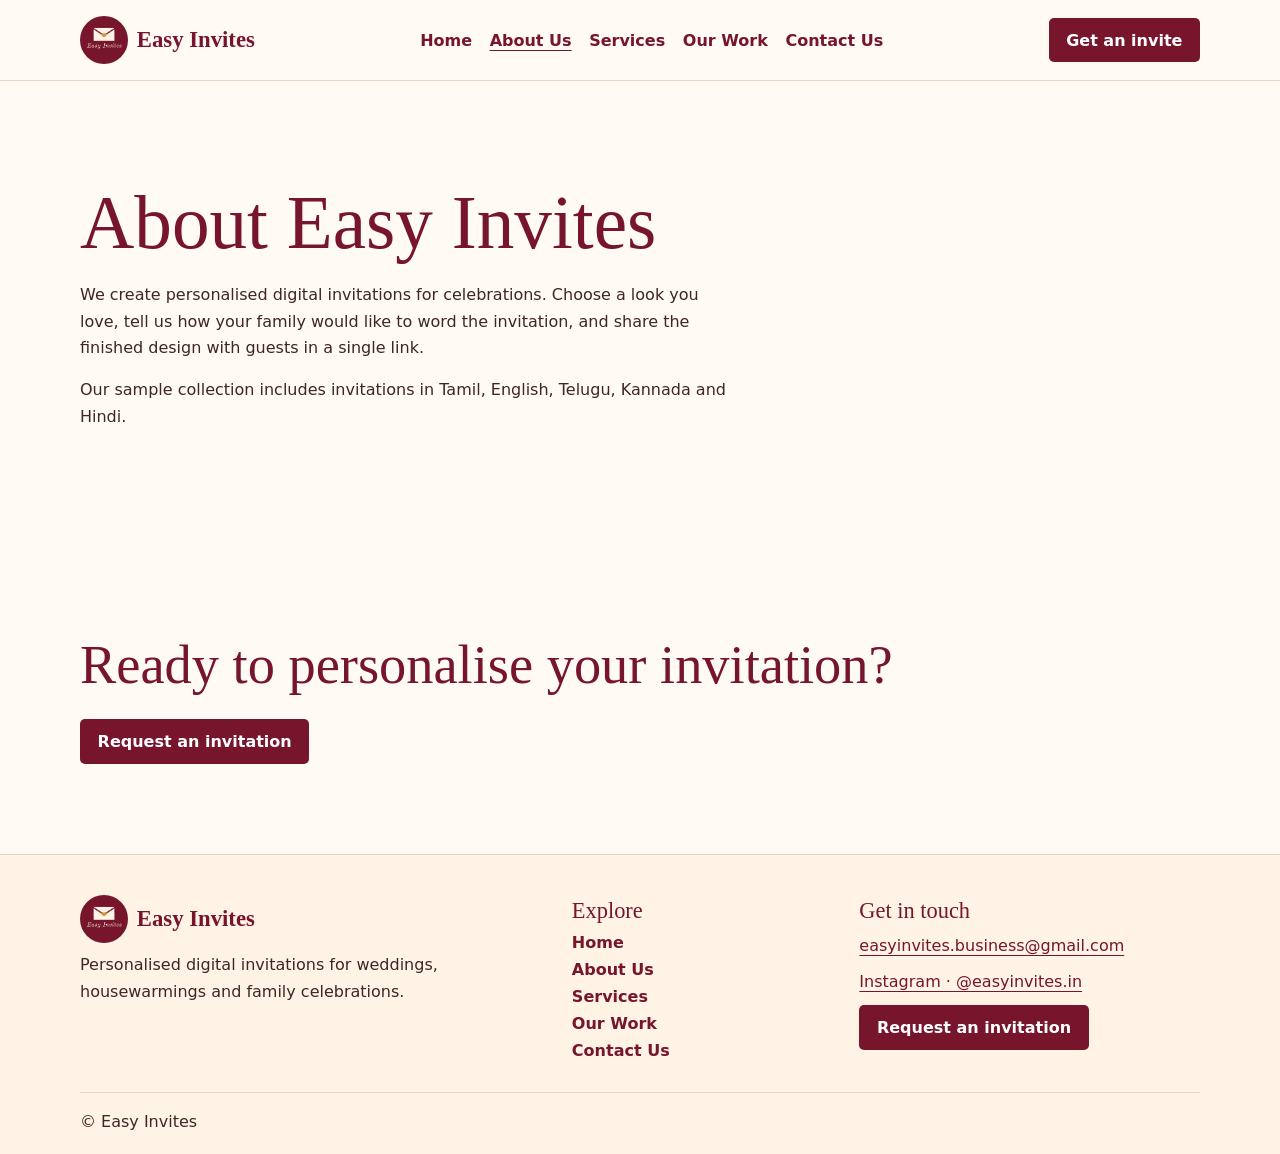
==== about.html @ 1c50f938 "Add files via upload" ====
<!doctype html>
<html lang="en">
<head>
<meta charset="utf-8">
<meta name="viewport" content="width=device-width,initial-scale=1">
<meta name="description" content="Personalised digital invitations for weddings, housewarmings, naming ceremonies and more. Browse Easy Invites designs in five languages.">
<meta name="theme-color" content="#76152c">
<title>About Us | Easy Invites</title>
<link rel="icon" href="./assets/logo.png">
<link rel="stylesheet" href="./style.css">
<script src="./config.js" defer></script>
<script src="./site.js" defer></script>
</head>
<body><header><div class="shell bar"><a class="brand" href="./index.html"><img src="./assets/logo.png" alt="" width="48" height="48"> Easy Invites</a><nav aria-label="Main"><a href="./index.html">Home</a><a href="./about.html" aria-current="page">About Us</a><a href="./services.html">Services</a><a href="./works.html">Our Work</a><a href="./contact.html">Contact Us</a></nav><a class="button header-cta" href="./contact.html">Get an invite</a></div></header><main><section class="shell intro"><h1>About Easy Invites</h1><p>We create personalised digital invitations for celebrations. Choose a look you love, tell us how your family would like to word the invitation, and share the finished design with guests in a single link.</p><p>Our sample collection includes invitations in Tamil, English, Telugu, Kannada and Hindi.</p></section><section class="shell next"><h2>Ready to personalise your invitation?</h2><a class="button" href="./contact.html">Request an invitation</a></section></main><footer><div class="shell footer-grid"><div><a class="brand" href="./index.html"><img src="./assets/logo.png" alt="" width="48" height="48"> Easy Invites</a><p>Personalised digital invitations for weddings, housewarmings and family celebrations.</p></div><div><h2>Explore</h2><nav aria-label="Footer"><a href="./index.html">Home</a><a href="./about.html" aria-current="page">About Us</a><a href="./services.html">Services</a><a href="./works.html">Our Work</a><a href="./contact.html">Contact Us</a></nav></div><div><h2>Get in touch</h2><p><a href="mailto:easyinvites.business@gmail.com">easyinvites.business@gmail.com</a></p><p><a href="https://www.instagram.com/easyinvites.in/">Instagram · @easyinvites.in</a></p><a class="button" href="./contact.html">Request an invitation</a></div></div><p class="shell copyright">© Easy Invites</p></footer></body></html>
---- style.css ----
:root{--wine:#76152c;--gold:#c99a43;--ivory:#fff3e5;--ink:#3f2527;font-family:system-ui,sans-serif;color:var(--ink);background:#fffaf4;scroll-behavior:smooth}
*{box-sizing:border-box}body,figure,p,h1,h2,h3{margin:0}p{line-height:1.65}a{color:var(--wine);text-underline-offset:.25em}.shell{width:min(1120px,calc(100% - 40px));margin:auto}header{border-bottom:1px solid #e9d7c4}.bar,.actions,nav,.filters{display:flex;align-items:center;gap:1.1rem;flex-wrap:wrap}.bar{justify-content:space-between;padding:16px 0}.brand{display:flex;align-items:center;gap:.55rem;font:700 1.42rem Georgia,serif;text-decoration:none}.brand img{border-radius:50%}nav a{text-decoration:none;font-weight:600}.nav-cta{border:1px solid var(--wine);padding:.38rem .8rem;border-radius:30px}
.hero{min-height:590px;display:grid;grid-template-columns:1.15fr 1fr;align-items:center;gap:clamp(1.5rem,6vw,6rem);padding:60px 0}.hero figure{background:var(--wine);padding:12px;transform:rotate(2deg);box-shadow:0 16px 32px #40252a25}.hero img{width:100%;height:clamp(280px,36vw,430px);object-fit:cover;display:block}.hero figcaption{text-align:center;color:var(--ivory);padding:13px 2px 4px;font:italic 1rem Georgia,serif}
h1,h2,h3{font-family:Georgia,serif;line-height:1.08;font-weight:500;color:var(--wine)}h1{font-size:clamp(2.8rem,6vw,5.5rem);margin:.15em 0 .25em}h1 em{display:block}h2{font-size:clamp(2rem,4.3vw,3.4rem);margin:.18em 0 .45em}h3{font-size:1.48rem}.label{color:var(--wine);font-size:.75rem;letter-spacing:.13em;font-weight:700}.actions{margin-top:1.4rem}.button{font:inherit;font-weight:650;display:inline-block;border:0;border-radius:5px;background:var(--wine);color:white;padding:.8rem 1.1rem;text-decoration:none;cursor:pointer}
.collection,.contact{background:var(--ivory);padding:64px 0}.filters{margin:20px 0;gap:.5rem}.filters button{cursor:pointer;color:var(--wine);background:transparent;border:1px solid #b77e89;padding:.5rem .75rem;border-radius:50px;font:inherit}.filters button[aria-pressed=true]{background:var(--wine);color:white;border-color:var(--wine)}
.cards,.process ol{display:grid;grid-template-columns:repeat(3,minmax(0,1fr));gap:1.2rem}.card{background:#fffaf4;border:1px solid #ead3bf;border-radius:9px;overflow:hidden}.card img{display:block;width:100%;height:210px;object-fit:cover}.card div{padding:1.15rem}.card h3{margin:.55rem 0 1rem}.process{padding:64px 0}.process li{padding:1rem .25rem}.process li p{margin-top:.4rem}.contact-grid{display:grid;grid-template-columns:1fr 1.2fr;gap:clamp(1rem,5vw,4rem)}.contact-grid>div a{display:inline-block;margin-top:1rem}form{background:#fffaf4;padding:clamp(1rem,4vw,2rem);border:1px solid #ead3bf;border-radius:9px;display:grid;gap:.85rem}form label{display:grid;gap:.3rem;font-weight:600}input,select,textarea{width:100%;min-height:40px;border:1px solid #bfa89a;background:white;border-radius:5px;padding:.45rem;font:inherit;color:var(--ink)}.fields{display:grid;grid-template-columns:1fr 1fr;gap:.8rem}form button{justify-self:start}#status:empty{display:none}.sr{position:absolute;width:1px;height:1px;overflow:hidden;clip-path:inset(50%)}:focus-visible{outline:3px solid var(--wine);outline-offset:3px}[hidden]{display:none}
@media(max-width:760px){.hero,.contact-grid{grid-template-columns:1fr}.hero{padding:40px 0;min-height:auto}.hero figure{transform:none}.cards,.process ol{grid-template-columns:repeat(2,minmax(0,1fr))}}
@media(max-width:460px){.shell{width:calc(100% - 30px)}.cards,.process ol,.fields{grid-template-columns:1fr}nav{gap:.65rem;font-size:.88rem}.collection,.contact,.process{padding:44px 0}}
@media(prefers-reduced-motion:reduce){:root{scroll-behavior:auto}}

html{scroll-padding-top:150px}
header{position:sticky;top:0;z-index:5;background:#fffaf4}
header nav a[aria-current=page]{text-decoration:underline}
.intro,.next{padding:clamp(40px,8vw,90px) 0}.intro p{max-width:65ch;margin-bottom:1em}.services article{padding:1rem;background:var(--ivory)}.services h3{margin-bottom:.5rem}
#designs h1,#contact h1,.intro h1{font-size:clamp(2.5rem,6vw,4.7rem)}
footer{background:var(--ivory);padding:40px 0 18px;border-top:1px solid #ead3bf}.footer-grid{display:grid;grid-template-columns:1.35fr .75fr 1fr;gap:2rem}.footer-grid h2{font-size:1.4rem}.footer-grid nav{display:grid;gap:.5rem}.footer-grid p{margin:.6rem 0}.footer-grid a{overflow-wrap:anywhere}.copyright{margin-top:2rem;padding-top:1rem;border-top:1px solid #ead3bf}.button:disabled{opacity:.6;cursor:default}
@media(max-width:760px){header nav{order:3;width:100%}.footer-grid{grid-template-columns:1fr}.header-cta{padding:.45rem .7rem}}
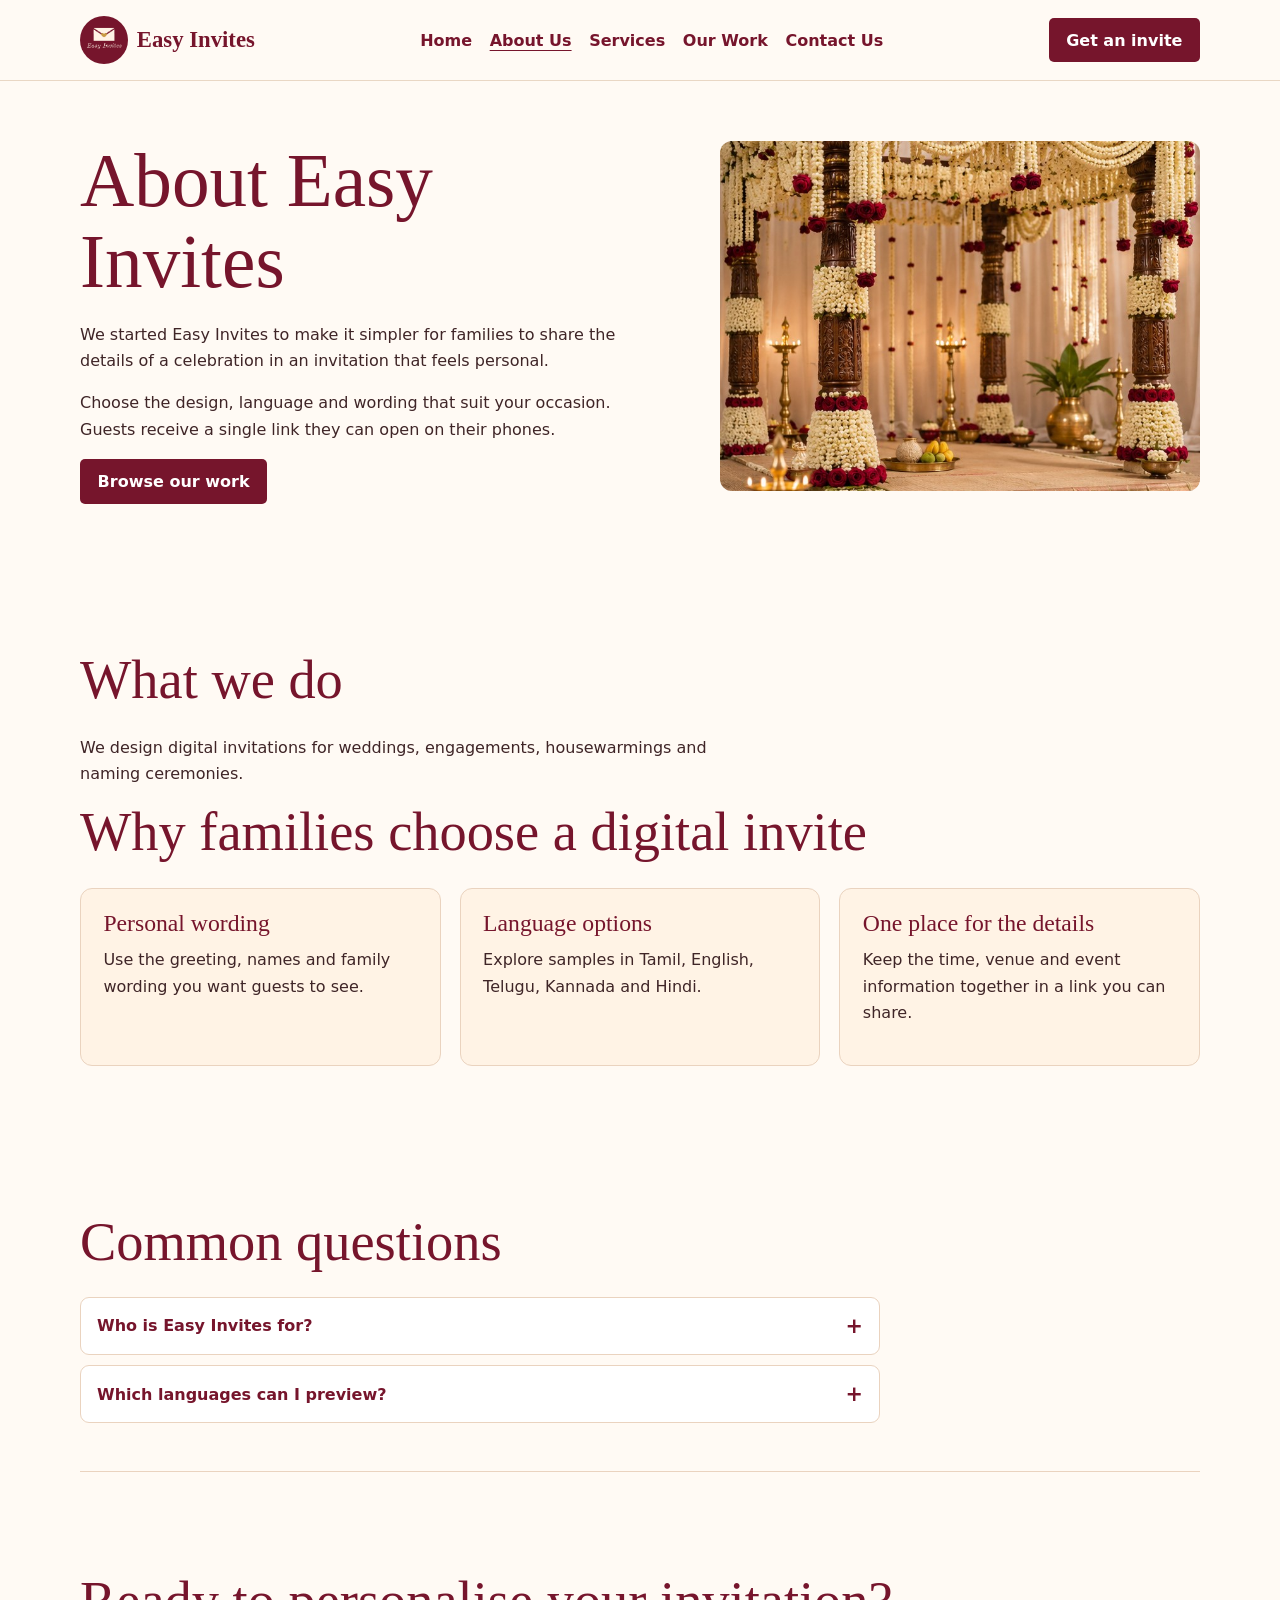
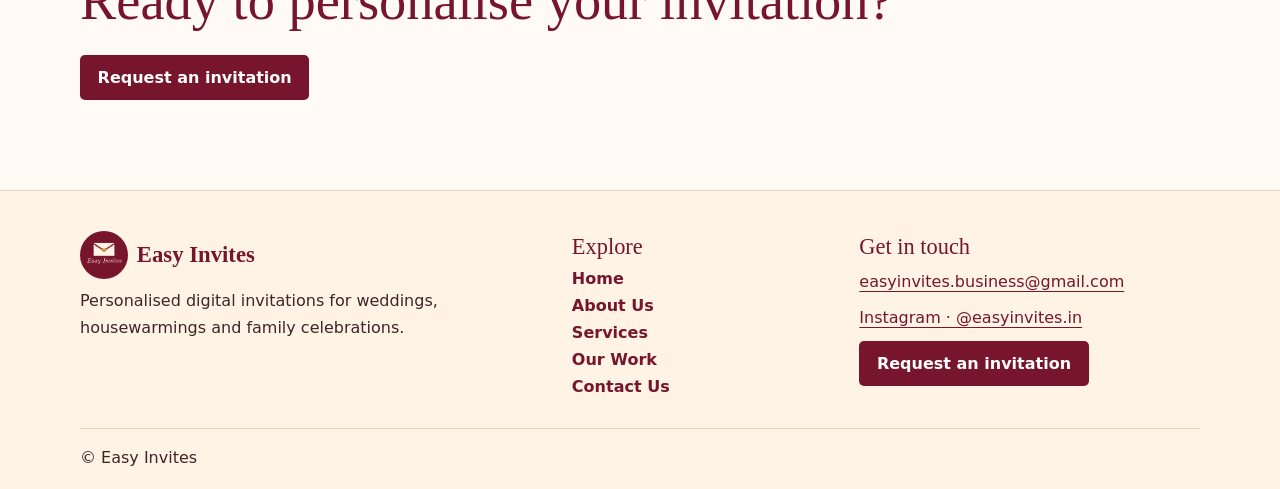
==== commit c15062e5: "Add files via upload" ====
--- a/about.html
+++ b/about.html
@@ -11,4 +11,4 @@
 <script src="./config.js" defer></script>
 <script src="./site.js" defer></script>
 </head>
-<body><header><div class="shell bar"><a class="brand" href="./index.html"><img src="./assets/logo.png" alt="" width="48" height="48"> Easy Invites</a><nav aria-label="Main"><a href="./index.html">Home</a><a href="./about.html" aria-current="page">About Us</a><a href="./services.html">Services</a><a href="./works.html">Our Work</a><a href="./contact.html">Contact Us</a></nav><a class="button header-cta" href="./contact.html">Get an invite</a></div></header><main><section class="shell intro"><h1>About Easy Invites</h1><p>We create personalised digital invitations for celebrations. Choose a look you love, tell us how your family would like to word the invitation, and share the finished design with guests in a single link.</p><p>Our sample collection includes invitations in Tamil, English, Telugu, Kannada and Hindi.</p></section><section class="shell next"><h2>Ready to personalise your invitation?</h2><a class="button" href="./contact.html">Request an invitation</a></section></main><footer><div class="shell footer-grid"><div><a class="brand" href="./index.html"><img src="./assets/logo.png" alt="" width="48" height="48"> Easy Invites</a><p>Personalised digital invitations for weddings, housewarmings and family celebrations.</p></div><div><h2>Explore</h2><nav aria-label="Footer"><a href="./index.html">Home</a><a href="./about.html" aria-current="page">About Us</a><a href="./services.html">Services</a><a href="./works.html">Our Work</a><a href="./contact.html">Contact Us</a></nav></div><div><h2>Get in touch</h2><p><a href="mailto:easyinvites.business@gmail.com">easyinvites.business@gmail.com</a></p><p><a href="https://www.instagram.com/easyinvites.in/">Instagram · @easyinvites.in</a></p><a class="button" href="./contact.html">Request an invitation</a></div></div><p class="shell copyright">© Easy Invites</p></footer></body></html>+<body><header><div class="shell bar"><a class="brand" href="./index.html"><img src="./assets/logo.png" alt="" width="48" height="48"> Easy Invites</a><nav aria-label="Main"><a href="./index.html">Home</a><a href="./about.html" aria-current="page">About Us</a><a href="./services.html">Services</a><a href="./works.html">Our Work</a><a href="./contact.html">Contact Us</a></nav><a class="button header-cta" href="./contact.html">Get an invite</a></div></header><main><section class="shell about-hero"><div><h1>About Easy Invites</h1><p>We started Easy Invites to make it simpler for families to share the details of a celebration in an invitation that feels personal.</p><p>Choose the design, language and wording that suit your occasion. Guests receive a single link they can open on their phones.</p><a class="button" href="./works.html">Browse our work</a></div><img src="./assets/Tamil-Wedding.jpg" alt="Flower-decorated wedding mandap"></section><section class="shell intro"><h2>What we do</h2><p>We design digital invitations for weddings, engagements, housewarmings and naming ceremonies.</p><h2>Why families choose a digital invite</h2><div class="cards editorial"><article><h3>Personal wording</h3><p>Use the greeting, names and family wording you want guests to see.</p></article><article><h3>Language options</h3><p>Explore samples in Tamil, English, Telugu, Kannada and Hindi.</p></article><article><h3>One place for the details</h3><p>Keep the time, venue and event information together in a link you can share.</p></article></div></section><section class="shell faq"><h2>Common questions</h2><div class="faq-list"><details><summary>Who is Easy Invites for?</summary><p>Families and hosts who want a personalised invitation they can share as a link.</p></details><details><summary>Which languages can I preview?</summary><p>The sample collection includes Tamil, English, Telugu, Kannada and Hindi.</p></details></div></section><section class="shell next"><h2>Ready to personalise your invitation?</h2><a class="button" href="./contact.html">Request an invitation</a></section></main><footer><div class="shell footer-grid"><div><a class="brand" href="./index.html"><img src="./assets/logo.png" alt="" width="48" height="48"> Easy Invites</a><p>Personalised digital invitations for weddings, housewarmings and family celebrations.</p></div><div><h2>Explore</h2><nav aria-label="Footer"><a href="./index.html">Home</a><a href="./about.html" aria-current="page">About Us</a><a href="./services.html">Services</a><a href="./works.html">Our Work</a><a href="./contact.html">Contact Us</a></nav></div><div><h2>Get in touch</h2><p><a href="mailto:easyinvites.business@gmail.com">easyinvites.business@gmail.com</a></p><p><a href="https://www.instagram.com/easyinvites.in/">Instagram · @easyinvites.in</a></p><a class="button" href="./contact.html">Request an invitation</a></div></div><p class="shell copyright">© Easy Invites</p></footer></body></html>
--- a/style.css
+++ b/style.css
@@ -15,3 +15,6 @@
 #designs h1,#contact h1,.intro h1{font-size:clamp(2.5rem,6vw,4.7rem)}
 footer{background:var(--ivory);padding:40px 0 18px;border-top:1px solid #ead3bf}.footer-grid{display:grid;grid-template-columns:1.35fr .75fr 1fr;gap:2rem}.footer-grid h2{font-size:1.4rem}.footer-grid nav{display:grid;gap:.5rem}.footer-grid p{margin:.6rem 0}.footer-grid a{overflow-wrap:anywhere}.copyright{margin-top:2rem;padding-top:1rem;border-top:1px solid #ead3bf}.button:disabled{opacity:.6;cursor:default}
 @media(max-width:760px){header nav{order:3;width:100%}.footer-grid{grid-template-columns:1fr}.header-cta{padding:.45rem .7rem}}
+.faq{padding:0 0 64px}.faq details{border-top:1px solid #ead3bf;padding:1rem 0}.faq summary{cursor:pointer;color:var(--wine);font-weight:650}.faq details p{padding:.65rem 0 0;max-width:65ch}
+.editorial{margin-top:1.6rem}.editorial article,.steps li{background:#fff3e5;border:1px solid #ead3bf;border-radius:12px;padding:1.4rem}.editorial h3{margin-bottom:.65rem}.process ol.steps{list-style:none;padding:0;counter-reset:step}.steps li{counter-increment:step;background:#fffaf4}.steps li::before{content:counter(step);display:grid;place-items:center;width:2.2rem;height:2.2rem;background:var(--wine);color:white;border-radius:50%;margin-bottom:.85rem}.faq{padding:48px 0}.faq-list{max-width:800px}.faq details{border:1px solid #ead3bf;background:white;border-radius:9px;margin-top:.65rem;padding:0}.faq summary{list-style:none;padding:1rem;display:flex;align-items:center;justify-content:space-between;gap:1rem}.faq summary::-webkit-details-marker{display:none}.faq summary::after{content:"+";font-size:1.3rem}.faq details[open] summary::after{content:"−"}.faq details p{padding:0 1rem 1rem}.about-hero,.pricing{display:grid;grid-template-columns:1.2fr 1fr;gap:clamp(1.4rem,5vw,4rem);align-items:center;padding:48px 0}.about-hero h1{font-size:clamp(2.5rem,6vw,4.7rem)}.about-hero p{margin-bottom:1rem}.about-hero img{width:100%;height:350px;object-fit:cover;border-radius:12px}.pricing{background:var(--ivory);padding:clamp(1.4rem,5vw,3rem);border:1px solid #ead3bf;border-radius:12px}.pricing li{margin:.5rem 0}.next{border-top:1px solid #ead3bf}
+@media(max-width:760px){.about-hero,.pricing{grid-template-columns:1fr}.about-hero img{height:260px}}
